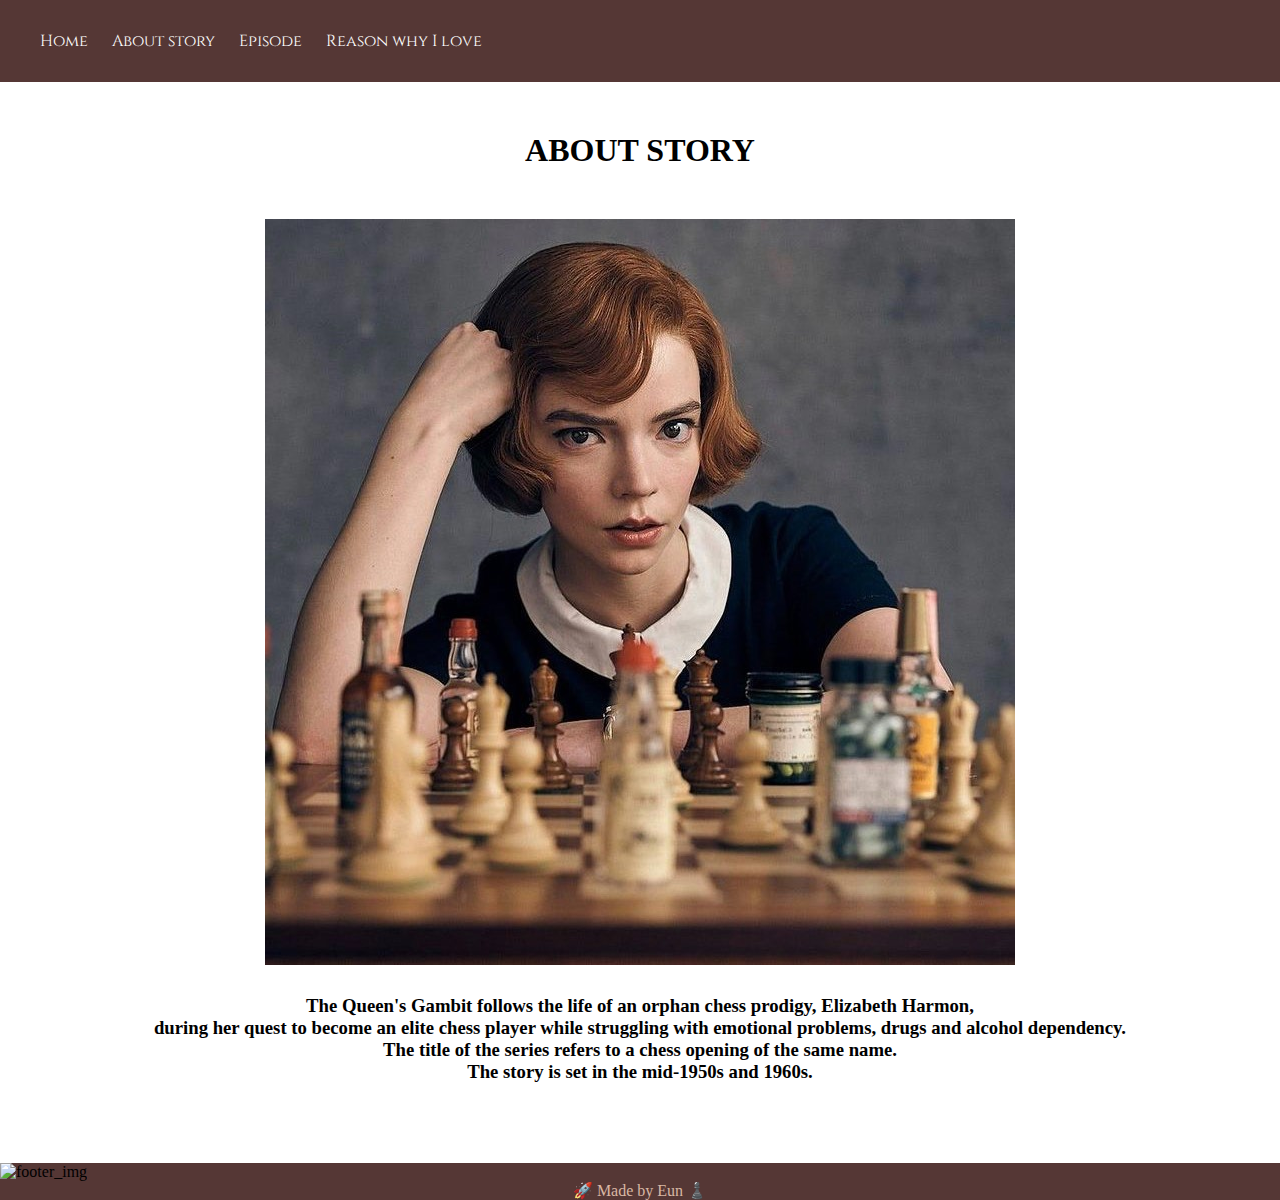
==== about.html @ a0b248b3 "Add about page, add footer image alt" ====
<!DOCTYPE html>
<html lang="en" dir="ltr">
  <head>
    <meta charset="utf-8">
    <link href="https://fonts.googleapis.com/icon?family=Material+Icons" rel="stylesheet">
    <link rel="preconnect" href="https://fonts.googleapis.com"><link rel="preconnect" href="https://fonts.gstatic.com" crossorigin><link href="https://fonts.googleapis.com/css2?family=Cinzel:wght@400;900&display=swap" rel="stylesheet">
    <link rel="preconnect" href="https://fonts.googleapis.com"><link rel="preconnect" href="https://fonts.gstatic.com" crossorigin><link href="https://fonts.googleapis.com/css2?family=Cinzel:wght@900&display=swap" rel="stylesheet">
    <link rel="stylesheet" href="https://cdnjs.cloudflare.com/ajax/libs/font-awesome/4.7.0/css/font-awesome.min.css">
    <link rel="stylesheet" href="style.css">
    <title>About</title>
  </head>
  <body>
    <nav>
      <div class="head_date">
        <h1 class="today"></h1>
      </div>

      <ul class="main_menu">
        <li><a href="index.html">Home</a></li>
        <li><a href="about.html">About story</a></li>
        <li><a href="episode.html">Episode</a></li>
        <li><a href="why.html">Reason why I love</a></li>
      </ul>


        <button class="ham_menu"type="button" name="button">
         <i class="menuIcon material-icons">menu</i>
        </button>

    </nav>

    <div class="mobile_menu">
      <ul>
        <li><a href="index.html">Home</a></li>
        <li><a href="about.html">About story</a></li>
        <li><a href="episode.html">Episode</a></li>
        <li><a href="why.html">Reason why I love</a></li>
      </ul>
    </div>
     
    <div class="about">

      <h1>ABOUT STORY</h1>
      <img src="img/about.jpeg" alt="about_img">
      <h3>The Queen's Gambit follows the life of an orphan chess prodigy, Elizabeth Harmon, <br>
        during her quest to become an elite chess player while struggling with emotional problems, drugs and alcohol dependency. <br>
        The title of the series refers to a chess opening of the same name. <br>
        The story is set in the mid-1950s and 1960s.</h3>

    </div>

      <div class="footer">
        <img src="img/footer.jpeg" alt="footer_img">
   
          <p> 🚀 Made by Eun ♟️ </p>
   
      </div>
   
   
      <script type="text/javascript" src="index.js"></script>
   
  </body>
</html>
---- style.css ----
* {
  margin: 0;
  padding: 0;

}

li{
  list-style: none;
}

a{
  font-family: 'Cinzel', serif;
  text-decoration: none;
}




/*nav*/
nav {
  position: relative;
  padding: 30px 20px;
  background-color: #553735;
}

.head_date > h1{
  color:#d9b8a4;
  position: absolute;
  top:10px;
  right: 0;
  padding: 20px 20px;
}


.main_menu ul {
  text-align:left;
}

.main_menu li {
  display: inline-block;
  margin-left: 20px;
}

.main_menu a {
  color: white;
}

.main_menu a:hover{
  text-decoration:underline;
}


.ham_menu {
  display: none;
}

.mobile_menu {
display: none;
}


/*header*/
.mainhead {
 display: flex;
}


.mainhead > img {
  width: 100%;
}

/*about*/
.about {
 margin: 50px auto;
 text-align: center;
}

.about > h1 {
 padding-bottom: 50px;
}

.about > img{
  display: inherit;
 margin: 0 auto;
}

.about h3 {
  padding: 30px 30px;
}

/*cast*/

.cast_wraps {
  background-color: #553735;
  display: flex;
  margin: 0;
  padding: 0;
  flex-flow: column;
}

.cast_wraps > h1{
  color: #fcf8f7;
  font-family: 'Cinzel', serif;
  font-size: 50px;
  text-align: center;
  padding-top: 30px;
}

.cast_wraps > p{
  color:#d9b8a4
}

.cast_container {
 display: flex;
 width: 90%;
 height: 550px;
 margin: 0 auto;
 justify-content:space-around;
}


.castbox {
  margin: 60px auto;
  width: 30%;
  height: 450px;
  overflow:hidden;
}



.castbox > a > h3,p{
  text-align: center;
  color:#d9b8a4
}

.castbox > a > h3,p:hover{
  color: #fcf8f7;
}


.castbox_img {
  overflow: hidden;
  cursor: pointer;
}

.castbox_img > img{
  width: 100%;
  height: 100%;
  transition: 0.5s all ease-in-out;
}


.castbox_img > img:hover {
  transform: scale(1.2);
}

.trailer_wraps {
  background-color: #553735;
}

.trailer_wraps > h1{
  font-family: 'Cinzel', serif;
  color:#d9b8a4;
  text-align: center;
  padding-top: 90px;
}

.trailer_video {
  display: flex;
  justify-content:center;
  padding: 60px 30px 100px 30px;
}


.footer {
  background-color: #553735;
}

.footer > img{
  width: 100%;
}



/*media max-width:800px*/

@media(max-width:800px){

  .main_menu{
    display: none;
  }

  .ham_menu {
    display: block;
    position: relative;
  }

  .mobile_menu {
  display: none;
  background-color: white;
  z-index: 3;
  position: absolute;
  top:62px;
  left:20px;
  height:auto;
  padding: 20px;
  }


  .mobile_menu > ul > li {
    padding: 10px;
  }

  .mobile_menu > ul > li > a {
    color:#553735;
  }

  .cast_container {
  flex-direction: column;
  height: auto;
  }

  .castbox {
    margin: 20px auto;
    width: 95%;
    height: auto;
    overflow:hidden;
  }


}
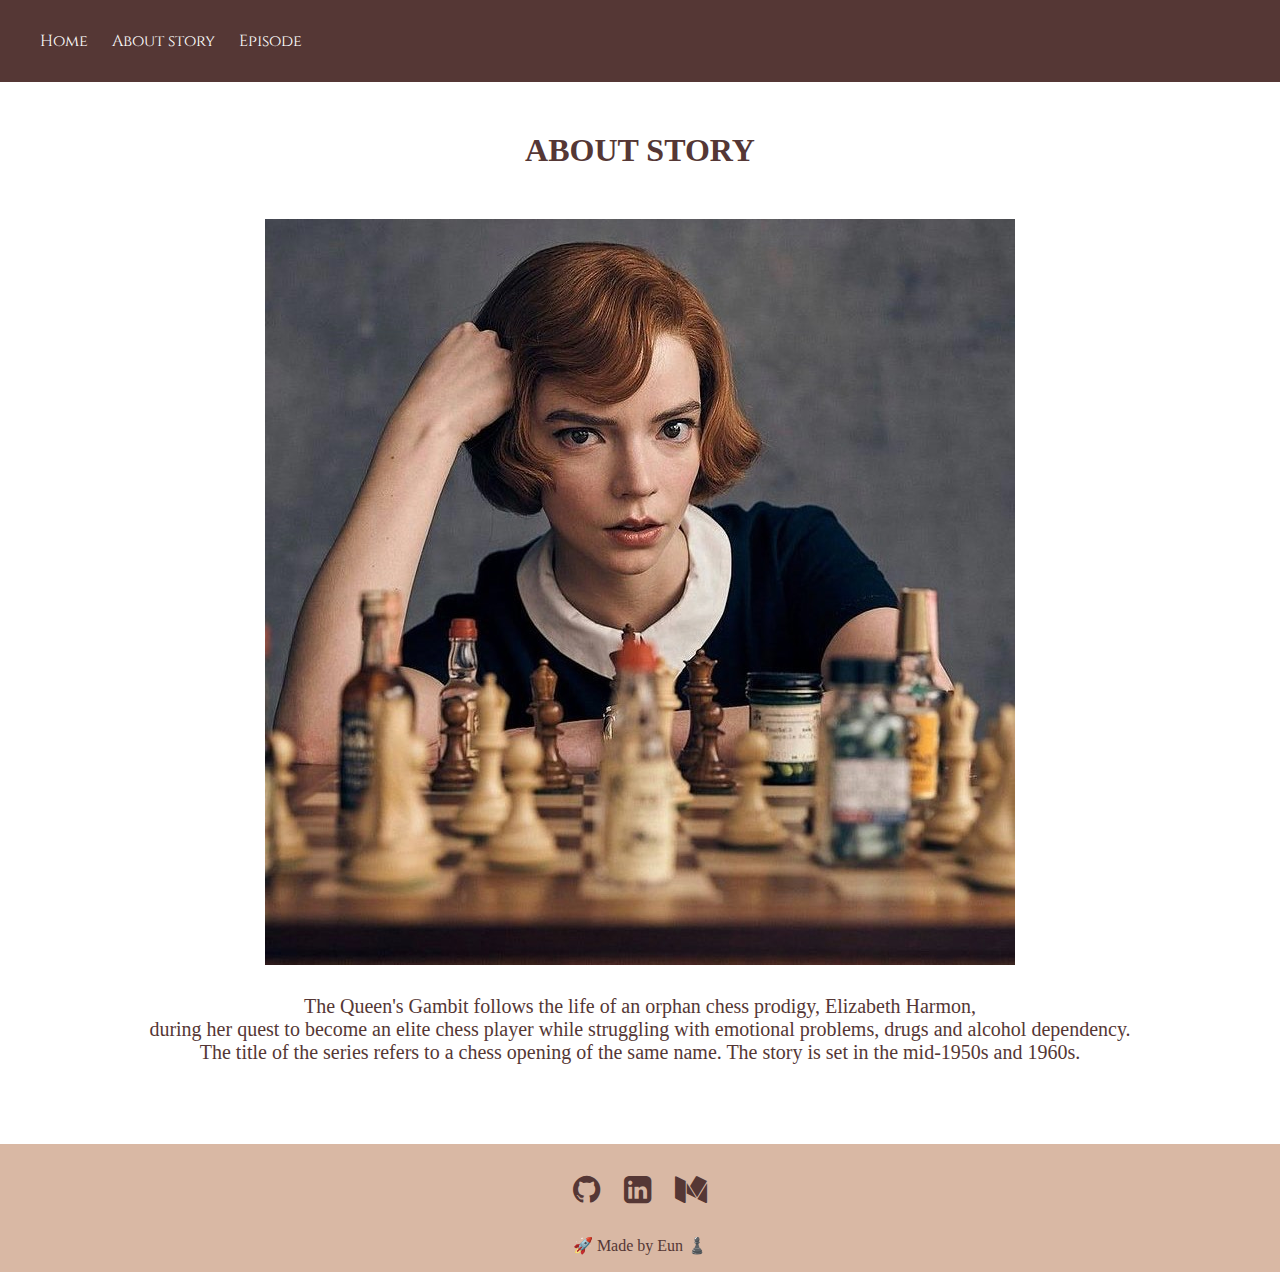
==== commit 5238be3e: "final commit chage index.html,css" ====
--- a/about.html
+++ b/about.html
@@ -19,45 +19,41 @@
         <li><a href="index.html">Home</a></li>
         <li><a href="about.html">About story</a></li>
         <li><a href="episode.html">Episode</a></li>
-        <li><a href="why.html">Reason why I love</a></li>
       </ul>
-
 
         <button class="ham_menu"type="button" name="button">
          <i class="menuIcon material-icons">menu</i>
         </button>
-
-    </nav>
+      </nav>
 
     <div class="mobile_menu">
       <ul>
         <li><a href="index.html">Home</a></li>
         <li><a href="about.html">About story</a></li>
         <li><a href="episode.html">Episode</a></li>
-        <li><a href="why.html">Reason why I love</a></li>
       </ul>
     </div>
-     
+
     <div class="about">
-
       <h1>ABOUT STORY</h1>
       <img src="img/about.jpeg" alt="about_img">
-      <h3>The Queen's Gambit follows the life of an orphan chess prodigy, Elizabeth Harmon, <br>
+      <p>The Queen's Gambit follows the life of an orphan chess prodigy, Elizabeth Harmon, <br>
         during her quest to become an elite chess player while struggling with emotional problems, drugs and alcohol dependency. <br>
-        The title of the series refers to a chess opening of the same name. <br>
-        The story is set in the mid-1950s and 1960s.</h3>
-
+        The title of the series refers to a chess opening of the same name. The story is set in the mid-1950s and 1960s.</p>
     </div>
 
-      <div class="footer">
-        <img src="img/footer.jpeg" alt="footer_img">
-   
-          <p> 🚀 Made by Eun ♟️ </p>
-   
-      </div>
-   
-   
+    <div class="footer-icons">
+      <a href="https://github.com/EunbyulNa" target="_blank" rel="noopener noreferrer">
+       <i class="fa fa-github fa-2x" aria-hidden="true"></i>
+      </a>
+      <a href="https://www.linkedin.com/in/eunbyulna/" target="_blank" rel="noopener noreferrer">
+       <i class="fa fa-linkedin-square fa-2x" aria-hidden="true"></i>
+      </a>
+      <a href="https://medium.com/@Eun90" target="_blank" rel="noopener noreferrer">
+       <i class="fa fa-medium fa-2x" aria-hidden="true"></i>
+      </a>
+      <p> 🚀 Made by Eun ♟️ </p>
+    </div>
       <script type="text/javascript" src="index.js"></script>
-   
   </body>
 </html>
--- a/style.css
+++ b/style.css
@@ -1,7 +1,6 @@
 * {
   margin: 0;
   padding: 0;
-
 }
 
 li{
@@ -12,8 +11,6 @@
   font-family: 'Cinzel', serif;
   text-decoration: none;
 }
-
-
 
 
 /*nav*/
@@ -31,7 +28,6 @@
   padding: 20px 20px;
 }
 
-
 .main_menu ul {
   text-align:left;
 }
@@ -49,13 +45,16 @@
   text-decoration:underline;
 }
 
-
 .ham_menu {
   display: none;
+  color: white;
+  background-color: transparent;
+  border-style: none;
+  cursor: pointer;
 }
 
 .mobile_menu {
-display: none;
+  display: none;
 }
 
 
@@ -64,37 +63,17 @@
  display: flex;
 }
 
-
 .mainhead > img {
   width: 100%;
 }
 
-/*about*/
-.about {
- margin: 50px auto;
- text-align: center;
-}
-
-.about > h1 {
- padding-bottom: 50px;
-}
-
-.about > img{
-  display: inherit;
- margin: 0 auto;
-}
-
-.about h3 {
-  padding: 30px 30px;
-}
 
 /*cast*/
-
 .cast_wraps {
   background-color: #553735;
   display: flex;
   margin: 0;
-  padding: 0;
+  padding: 30px;
   flex-flow: column;
 }
 
@@ -107,53 +86,53 @@
 }
 
 .cast_wraps > p{
-  color:#d9b8a4
+  color:#d9b8a4;
+  text-align: center;
 }
 
 .cast_container {
+ width: 90%;
  display: flex;
- width: 90%;
- height: 550px;
  margin: 0 auto;
- justify-content:space-around;
-}
-
+ justify-content: space-between;
+}
 
 .castbox {
   margin: 60px auto;
   width: 30%;
-  height: 450px;
-  overflow:hidden;
-}
-
-
-
-.castbox > a > h3,p{
-  text-align: center;
-  color:#d9b8a4
-}
-
-.castbox > a > h3,p:hover{
+  max-height: 500px;
+}
+
+.castbox_txt {
+  height: 15%;
+  padding: 10px;
+}
+
+.castbox_txt a > h3 {
+  color: #d9b8a4;
+  text-align: center;
+}
+
+.castbox_txt > a > h3:hover{
   color: #fcf8f7;
 }
 
+.castbox_txt a > p {
+  color: #ffffff;
+  text-align: center;
+}
 
 .castbox_img {
-  overflow: hidden;
+  height: 85%;
   cursor: pointer;
 }
 
 .castbox_img > img{
   width: 100%;
   height: 100%;
-  transition: 0.5s all ease-in-out;
-}
-
-
-.castbox_img > img:hover {
-  transform: scale(1.2);
-}
-
+}
+
+/*trailer*/
 .trailer_wraps {
   background-color: #553735;
 }
@@ -171,19 +150,85 @@
   padding: 60px 30px 100px 30px;
 }
 
-
-.footer {
-  background-color: #553735;
-}
-
-.footer > img{
+/*footer*/
+.footer-img > img{
   width: 100%;
 }
 
+.footer-icons {
+  height: 8em;
+  background-color: #d9b8a4;
+  text-align: center;
+}
+
+.footer-icons p {
+  color: #553735;
+  margin-top: 20px;
+}
+
+.footer-icons > a > .fa{
+  margin-top: 20px;
+  padding: 10px;
+  cursor: pointer;
+  color: #553735;
+}
+
+.footer-icons > a > .fa:hover {
+  color: #ffffff;
+}
+
+/*about*/
+.about {
+  margin: 50px auto;
+  text-align: center;
+ }
+
+ .about > h1 {
+   color: #553735;
+   font-weight: bold;
+   padding-bottom: 50px;
+ }
+
+ .about > img{
+   display: inherit;
+   margin: 0 auto;
+ }
+
+ .about p{
+   color: #553735;
+   font-size: 20px;
+   padding: 30px 20px;
+ }
+
+ /*episode*/
+ .episode_wrap{
+   margin: 50px auto;
+ }
+
+ .episode_container {
+   display: flex;
+   padding: 30px;
+ }
+
+ .episode_txt{
+    margin: auto;
+    padding: 30px;
+ }
+
+.episode_txt > h2 {
+  color: #553735;
+  font-weight: bold;
+}
+
+.episode_txt > p {
+  color: #553735;
+  text-align: left;
+  margin-top: 20px;
+  font-size: 20px;
+}
 
 
 /*media max-width:800px*/
-
 @media(max-width:800px){
 
   .main_menu{
@@ -204,7 +249,7 @@
   left:20px;
   height:auto;
   padding: 20px;
-  }
+ }
 
 
   .mobile_menu > ul > li {
@@ -216,16 +261,27 @@
   }
 
   .cast_container {
-  flex-direction: column;
-  height: auto;
-  }
+   flex-direction: column;
+   height: auto;
+  }
+
 
   .castbox {
     margin: 20px auto;
-    width: 95%;
+    width: 100%;
     height: auto;
     overflow:hidden;
   }
 
-
-}
+  .about > img {
+    width: 85%;
+  }
+
+  .episode_container {
+   flex-direction: column;
+  }
+
+  .episode_img > img{
+    width: 100%;
+  }
+}
